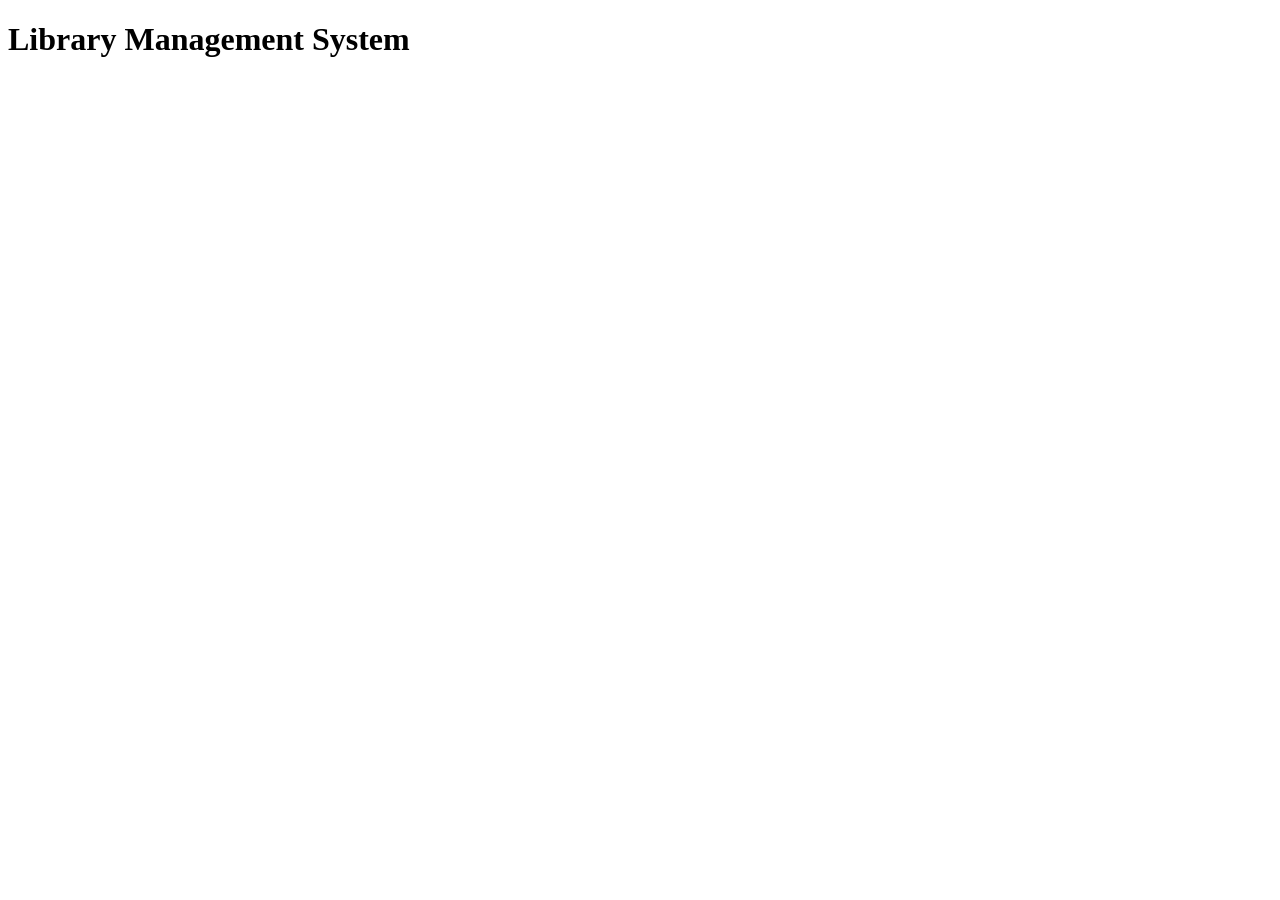
==== index.html @ 87beec25 "Initial Setup" ====
<!DOCTYPE html>
<html lang="en">
<head>
    <meta charset="UTF-8">
    <meta name="viewport" content="width=device-width, initial-scale=1.0">
    <title>OpenStacks</title>
    <link rel="stylesheet" href="style.css">
    <link rel="shortcut icon" href="images/favicon.ico" type="image/x-icon">
</head>
<body>
    <h1>Library Management System</h1>
</body>
</html>
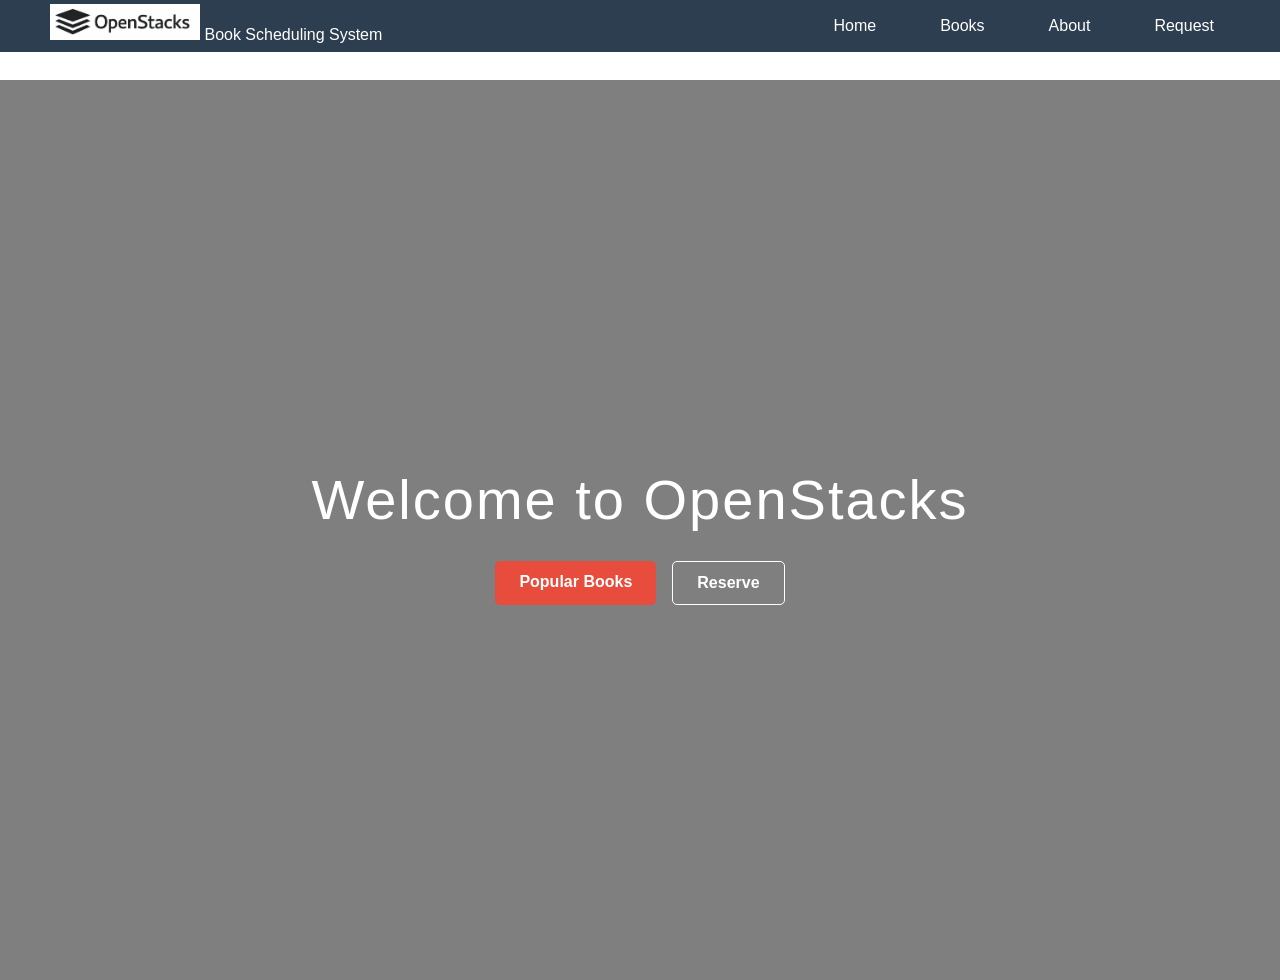
==== commit a4429f0d: "Structure" ====
--- a/index.html
+++ b/index.html
@@ -8,6 +8,32 @@
     <link rel="shortcut icon" href="images/favicon.ico" type="image/x-icon">
 </head>
 <body>
-    <h1>Library Management System</h1>
+      <header class="header">
+        <div class="container">
+            <nav class="navbar">
+                <div class="logo">
+                    <img src="images/openstacks-logo.jpeg" alt="OpenStacks" width="150px">
+                    <span class="tagline">Book Scheduling System</span>
+                </div>
+                <ul class="nav-links">
+                    <li><a href="/index.html">Home</a></li>
+                    <li><a href="books/books.html">Books</a></li>
+                    <li><a href="about/about.html">About</a></li>
+                    <li><a href="contact/contact.html">Request</a></li>
+                </ul>
+            </nav>
+        </div>
+    </header>
+    <main>
+        <section id="home" class="hero">
+            <div class="hero-content">
+                <h2>Welcome to OpenStacks</h2>
+                <div class="hero-buttons">
+                    <a href="#Popular" class="btn btn-primary">Popular Books</a>
+                    <a href="#Books" class="btn btn-secondary">Reserve</a>
+                </div>
+            </div>
+        </section>
+    </main>
 </body>
 </html>
--- a/style.css
+++ b/style.css
@@ -0,0 +1,122 @@
+*{
+    margin:0px;
+    padding: 0px;
+    box-sizing: border-box;
+}
+
+body{
+    font-family: Arial, Helvetica, sans-serif;
+    line-height: 1.6;
+    color: #333;
+}
+
+.container{
+    max-width: 1200px;
+    height: auto;
+    margin: 0 auto;
+    padding: 0 10px;
+
+}
+
+header{
+    background-color: #2c3e50;
+    color: white;
+    padding: 0.25rem 0;
+    position: fixed;
+    top: 0;
+    left: 0;
+    width: 100%;
+    z-index: 1000;
+}
+
+.navbar{
+    display: flex;
+    justify-content: space-between;
+    align-items: center;
+}
+
+.logo h1{
+    max-width: 150px;
+    width: 120px;
+    height: auto;
+}
+
+.logo tagline{
+    font-size: 0.9rem;
+    opacity: 0.8;
+}
+
+.nav-links{
+    display: flex;
+    list-style: none;
+    gap: 2rem;
+    /* justify-content: space-between; */
+    /* align-items: center; */
+}
+
+.nav-links a{
+    color: white;
+    text-decoration: none;
+    padding: 0.5rem 1rem;
+    border-radius: 4px;
+    transition: background-color 0.3s ease;
+}
+
+.nav-links a:hover{
+    background-color: rgb(255,255,255,0.1);
+}
+
+.hero{
+    height: 100vh;
+    background: linear-gradient(rgba(0,0,0,0.5),rgba(0,0,0,0.5)),url('') center/cover;
+    margin-top: 80px;   
+    display: flex;
+    align-items: center;
+    justify-content: center;
+    text-align: center;
+    color: white;
+}
+
+.hero-content h2{
+    font-size: 3.5rem;
+    margin-bottom: 1rem;
+    font-weight: 300;
+    letter-spacing: 2px;
+}
+
+.hero-buttons{
+    display: flex;
+    gap: 1rem;
+    justify-content: center;
+}
+
+.btn{
+    padding: 0.5rem 1.5rem;
+    text-decoration: none;
+    border-radius: 5px;
+    font-weight: bold;
+    transition: all 0.3s ease;
+    display: inline-block;
+}
+
+.btn-primary{
+    background-color: #e74c3c;  
+    color: white;
+}
+
+.btn-primary:hover{
+    background-color: #c0392b;
+    transform: translateY(-2px);
+}
+
+.btn-secondary{
+    background-color: transparent;
+    color: white;
+    border: 1.5px solid white;
+}
+
+.btn-secondary:hover{
+    background-color: white;
+    color:#2c3e50;
+    transform: translateY(-2px);
+}
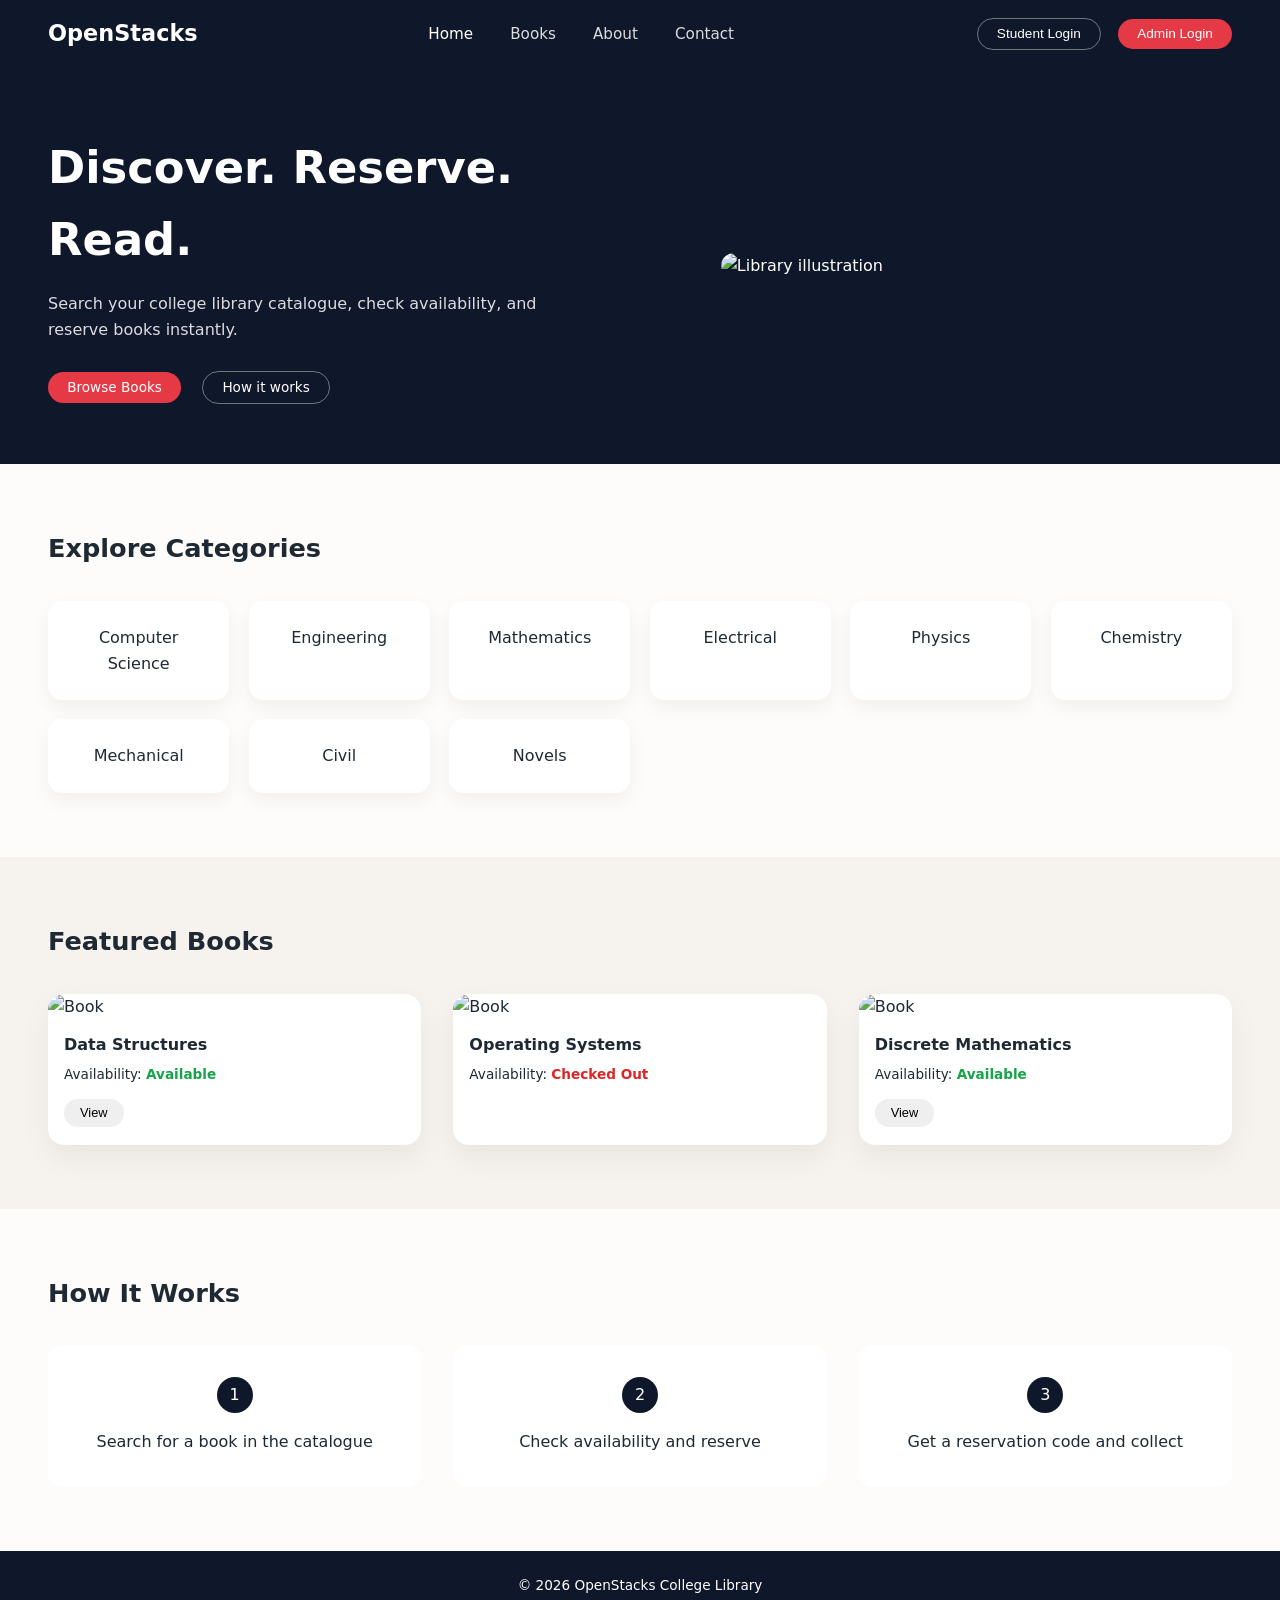
==== commit f4aecc4f: "Basic Layout" ====
--- a/index.html
+++ b/index.html
@@ -1,39 +1,109 @@
 <!DOCTYPE html>
 <html lang="en">
 <head>
-    <meta charset="UTF-8">
-    <meta name="viewport" content="width=device-width, initial-scale=1.0">
-    <title>OpenStacks</title>
-    <link rel="stylesheet" href="style.css">
-    <link rel="shortcut icon" href="images/favicon.ico" type="image/x-icon">
+  <meta charset="UTF-8" />
+  <meta name="viewport" content="width=device-width, initial-scale=1.0" />
+  <title>College Library</title>
+  <link rel="stylesheet" href="style.css" />
+  <link rel="shortcut icon" href="images/favicon.ico" type="image/x-icon">
 </head>
 <body>
-      <header class="header">
-        <div class="container">
-            <nav class="navbar">
-                <div class="logo">
-                    <img src="images/openstacks-logo.jpeg" alt="OpenStacks" width="150px">
-                    <span class="tagline">Book Scheduling System</span>
-                </div>
-                <ul class="nav-links">
-                    <li><a href="/index.html">Home</a></li>
-                    <li><a href="books/books.html">Books</a></li>
-                    <li><a href="about/about.html">About</a></li>
-                    <li><a href="contact/contact.html">Request</a></li>
-                </ul>
-            </nav>
-        </div>
-    </header>
-    <main>
-        <section id="home" class="hero">
-            <div class="hero-content">
-                <h2>Welcome to OpenStacks</h2>
-                <div class="hero-buttons">
-                    <a href="#Popular" class="btn btn-primary">Popular Books</a>
-                    <a href="#Books" class="btn btn-secondary">Reserve</a>
-                </div>
-            </div>
-        </section>
-    </main>
+  <!-- Header / Navbar -->
+  <header class="navbar">
+    <div class="logo">OpenStacks</div>
+    <nav>
+      <a href="index.html" class="active">Home</a>
+      <a href="books/books.html">Books</a>
+      <a href="about/about.html">About</a>
+      <a href="contact/contact.html">Contact</a>
+    </nav>
+    <div class="auth">
+      <button class="btn ghost">Student Login</button>
+      <button class="btn primary">Admin Login</button>
+    </div>
+  </header>
+
+  <!-- Hero Section -->
+  <section class="hero">
+    <div class="hero-text">
+      <h1>Discover. Reserve. Read.</h1>
+      <p>
+        Search your college library catalogue, check availability, and reserve
+        books instantly.
+      </p>
+      <div class="hero-actions">
+        <a href="books/books.html" class="btn primary">Browse Books</a>
+        <a href="#how" class="btn ghost">How it works</a>
+      </div>
+    </div>
+    <div class="hero-image">
+      <img src="images/library-hero.jpg" alt="Library illustration" />
+    </div>
+  </section>
+
+  <!-- Categories -->
+  <section class="categories">
+    <h2>Explore Categories</h2>
+    <div class="category-grid">
+      <div class="category-card">Computer Science</div>
+      <div class="category-card">Engineering</div>
+      <div class="category-card">Mathematics</div>
+      <div class="category-card">Electrical</div>
+      <div class="category-card">Physics</div>
+      <div class="category-card">Chemistry</div>
+      <div class="category-card">Mechanical</div>
+      <div class="category-card">Civil</div>
+      <div class="category-card">Novels</div>
+    </div>
+  </section>
+
+  <!-- Featured Books -->
+  <section class="featured">
+    <h2>Featured Books</h2>
+    <div class="book-grid">
+      <div class="book-card">
+        <img src="images/book1.jpg" alt="Book" />
+        <h3>Data Structures</h3>
+        <p>Availability: <span class="available">Available</span></p>
+        <button class="btn small">View</button>
+      </div>
+      <div class="book-card">
+        <img src="images/book2.jpg" alt="Book" />
+        <h3>Operating Systems</h3>
+        <p>Availability: <span class="unavailable">Checked Out</span></p>
+        <button class="btn small ghost">View</button>
+      </div>
+      <div class="book-card">
+        <img src="images/book3.jpg" alt="Book" />
+        <h3>Discrete Mathematics</h3>
+        <p>Availability: <span class="available">Available</span></p>
+        <button class="btn small">View</button>
+      </div>
+    </div>
+  </section>
+
+  <!-- How It Works -->
+  <section class="how" id="how">
+    <h2>How It Works</h2>
+    <div class="steps">
+      <div class="step">
+        <span>1</span>
+        <p>Search for a book in the catalogue</p>
+      </div>
+      <div class="step">
+        <span>2</span>
+        <p>Check availability and reserve</p>
+      </div>
+      <div class="step">
+        <span>3</span>
+        <p>Get a reservation code and collect</p>
+      </div>
+    </div>
+  </section>
+
+  <!-- Footer -->
+  <footer class="footer">
+    <p>© 2026 OpenStacks College Library</p>
+  </footer>
 </body>
-</html>+</html>
--- a/style.css
+++ b/style.css
@@ -1,122 +1,233 @@
-*{
-    margin:0px;
-    padding: 0px;
-    box-sizing: border-box;
-}
-
-body{
-    font-family: Arial, Helvetica, sans-serif;
-    line-height: 1.6;
-    color: #333;
-}
-
-.container{
-    max-width: 1200px;
-    height: auto;
-    margin: 0 auto;
-    padding: 0 10px;
-
-}
-
-header{
-    background-color: #2c3e50;
-    color: white;
-    padding: 0.25rem 0;
-    position: fixed;
-    top: 0;
-    left: 0;
-    width: 100%;
-    z-index: 1000;
-}
-
-.navbar{
-    display: flex;
-    justify-content: space-between;
-    align-items: center;
-}
-
-.logo h1{
-    max-width: 150px;
-    width: 120px;
-    height: auto;
-}
-
-.logo tagline{
-    font-size: 0.9rem;
-    opacity: 0.8;
-}
-
-.nav-links{
-    display: flex;
-    list-style: none;
-    gap: 2rem;
-    /* justify-content: space-between; */
-    /* align-items: center; */
-}
-
-.nav-links a{
-    color: white;
-    text-decoration: none;
-    padding: 0.5rem 1rem;
-    border-radius: 4px;
-    transition: background-color 0.3s ease;
-}
-
-.nav-links a:hover{
-    background-color: rgb(255,255,255,0.1);
-}
-
-.hero{
-    height: 100vh;
-    background: linear-gradient(rgba(0,0,0,0.5),rgba(0,0,0,0.5)),url('') center/cover;
-    margin-top: 80px;   
-    display: flex;
-    align-items: center;
-    justify-content: center;
-    text-align: center;
-    color: white;
-}
-
-.hero-content h2{
-    font-size: 3.5rem;
-    margin-bottom: 1rem;
-    font-weight: 300;
-    letter-spacing: 2px;
-}
-
-.hero-buttons{
-    display: flex;
-    gap: 1rem;
-    justify-content: center;
-}
-
-.btn{
-    padding: 0.5rem 1.5rem;
-    text-decoration: none;
-    border-radius: 5px;
-    font-weight: bold;
-    transition: all 0.3s ease;
-    display: inline-block;
-}
-
-.btn-primary{
-    background-color: #e74c3c;  
-    color: white;
-}
-
-.btn-primary:hover{
-    background-color: #c0392b;
-    transform: translateY(-2px);
-}
-
-.btn-secondary{
-    background-color: transparent;
-    color: white;
-    border: 1.5px solid white;
-}
-
-.btn-secondary:hover{
-    background-color: white;
-    color:#2c3e50;
-    transform: translateY(-2px);
+/* Reset */
+* {
+  margin: 0;
+  padding: 0;
+  box-sizing: border-box;
+}
+
+body {
+  font-family: 'Inter', system-ui, -apple-system, BlinkMacSystemFont, sans-serif;
+  background-color: #f6f3ef;
+  color: #1f2933;
+  line-height: 1.6;
+}
+
+a {
+  text-decoration: none;
+  color: inherit;
+}
+
+/* Navbar */
+.navbar {
+  background: #0f172a;
+  color: #fff;
+  padding: 1rem 3rem;
+  display: flex;
+  align-items: center;
+  justify-content: space-between;
+}
+
+.logo {
+  font-size: 1.4rem;
+  font-weight: 700;
+}
+
+.navbar nav a {
+  margin: 0 1rem;
+  font-size: 0.95rem;
+  opacity: 0.85;
+}
+
+.navbar nav a.active,
+.navbar nav a:hover {
+  opacity: 1;
+}
+
+.auth .btn {
+  margin-left: 0.75rem;
+}
+
+/* Buttons */
+.btn {
+  border-radius: 999px;
+  padding: 0.45rem 1.2rem;
+  border: none;
+  font-size: 0.85rem;
+  cursor: pointer;
+}
+
+.btn.primary {
+  background: #e63946;
+  color: #fff;
+}
+
+.btn.ghost {
+  background: transparent;
+  border: 1px solid rgba(255, 255, 255, 0.4);
+  color: #fff;
+}
+
+.btn.small {
+  padding: 0.4rem 1rem;
+  font-size: 0.8rem;
+}
+
+/* Hero */
+.hero {
+  background: #0f172a;
+  color: #fff;
+  padding: 4rem 3rem;
+  display: grid;
+  grid-template-columns: 1.1fr 0.9fr;
+  gap: 3rem;
+  align-items: center;
+}
+
+.hero-text h1 {
+  font-size: 2.8rem;
+  font-weight: 700;
+  margin-bottom: 1rem;
+}
+
+.hero-text p {
+  opacity: 0.85;
+  max-width: 500px;
+}
+
+.hero-actions {
+  margin-top: 2rem;
+}
+
+.hero-actions .btn {
+  margin-right: 1rem;
+}
+
+.hero-image img {
+  width: 100%;
+  border-radius: 16px;
+  object-fit: cover;
+}
+
+/* Categories */
+.categories {
+  padding: 4rem 3rem;
+  background: #fdfcfb;
+}
+
+.categories h2 {
+  font-size: 1.6rem;
+  margin-bottom: 2rem;
+}
+
+.category-grid {
+  display: grid;
+  grid-template-columns: repeat(auto-fit, minmax(180px, 1fr));
+  gap: 1.2rem;
+}
+
+.category-card {
+  background: #fff;
+  border-radius: 14px;
+  padding: 1.5rem;
+  text-align: center;
+  font-weight: 500;
+  box-shadow: 0 8px 20px rgba(0, 0, 0, 0.05);
+}
+
+/* Featured Books */
+.featured {
+  padding: 4rem 3rem;
+}
+
+.featured h2 {
+  font-size: 1.6rem;
+  margin-bottom: 2rem;
+}
+
+.book-grid {
+  display: grid;
+  grid-template-columns: repeat(auto-fit, minmax(200px, 1fr));
+  gap: 2rem;
+}
+
+.book-card {
+  background: #fff;
+  border-radius: 16px;
+  overflow: hidden;
+  box-shadow: 0 12px 30px rgba(0, 0, 0, 0.06);
+  padding-bottom: 1rem;
+}
+
+.book-card img {
+  width: 100%;
+  height: 260px;
+  object-fit: cover;
+}
+
+.book-card h3 {
+  font-size: 1rem;
+  margin: 0.8rem 1rem 0.4rem;
+}
+
+.book-card p {
+  font-size: 0.85rem;
+  margin: 0 1rem 0.8rem;
+}
+
+.available {
+  color: #16a34a;
+  font-weight: 600;
+}
+
+.unavailable {
+  color: #dc2626;
+  font-weight: 600;
+}
+
+.book-card .btn {
+  margin-left: 1rem;
+}
+
+/* How it works */
+.how {
+  background: #fdfcfb;
+  padding: 4rem 3rem;
+}
+
+.how h2 {
+  font-size: 1.6rem;
+  margin-bottom: 2rem;
+}
+
+.steps {
+  display: grid;
+  grid-template-columns: repeat(auto-fit, minmax(200px, 1fr));
+  gap: 2rem;
+}
+
+.step {
+  background: #fff;
+  padding: 2rem;
+  border-radius: 14px;
+  text-align: center;
+}
+
+.step span {
+  display: inline-block;
+  background: #0f172a;
+  color: #fff;
+  width: 36px;
+  height: 36px;
+  border-radius: 50%;
+  line-height: 36px;
+  margin-bottom: 1rem;
+}
+
+/* Footer */
+.footer {
+  background: #0f172a;
+  color: #fff;
+  text-align: center;
+  padding: 1.5rem;
+  font-size: 0.85rem;
 }
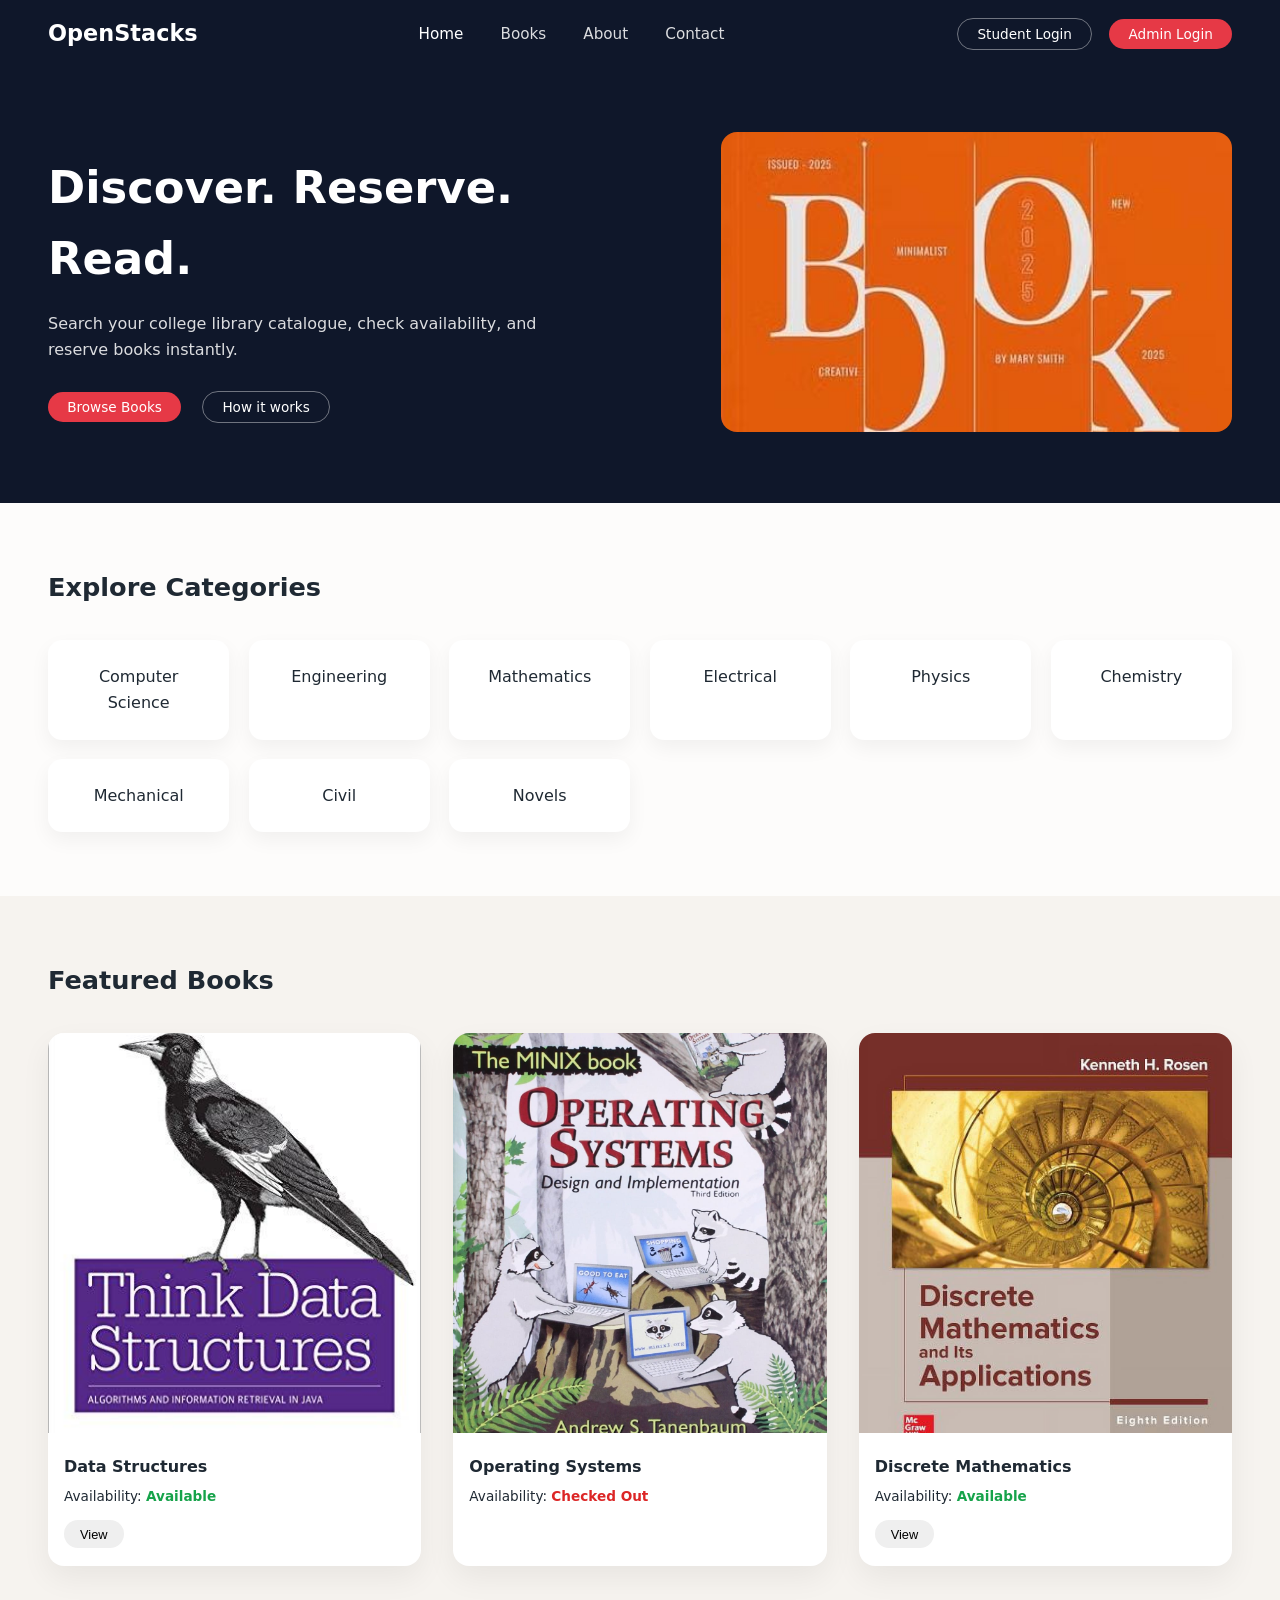
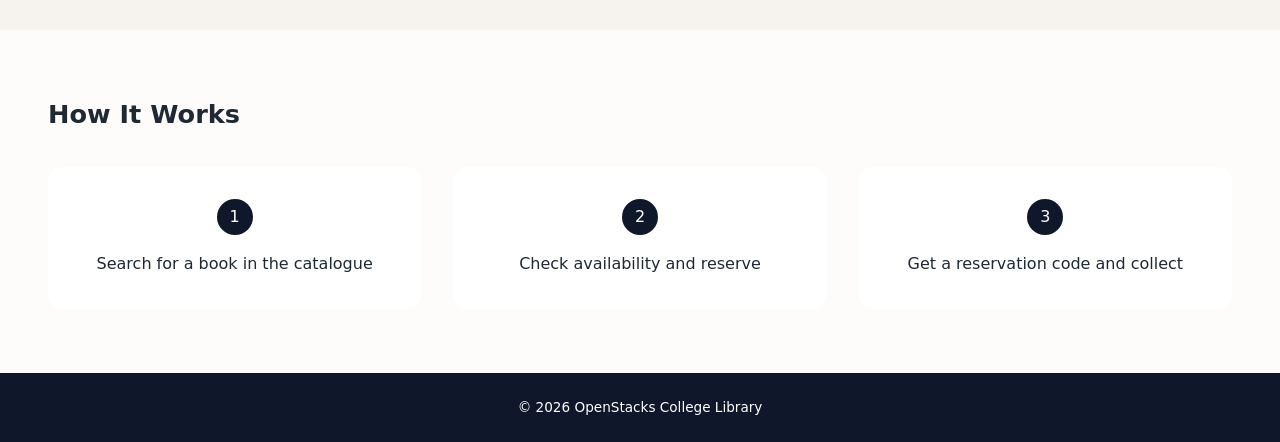
==== commit f9de5109: "Basic Routing done" ====
--- a/index.html
+++ b/index.html
@@ -3,7 +3,7 @@
 <head>
   <meta charset="UTF-8" />
   <meta name="viewport" content="width=device-width, initial-scale=1.0" />
-  <title>College Library</title>
+  <title>OpenStacks</title>
   <link rel="stylesheet" href="style.css" />
   <link rel="shortcut icon" href="images/favicon.ico" type="image/x-icon">
 </head>
@@ -18,8 +18,8 @@
       <a href="contact/contact.html">Contact</a>
     </nav>
     <div class="auth">
-      <button class="btn ghost">Student Login</button>
-      <button class="btn primary">Admin Login</button>
+      <a href="Login/student-login.html" class="btn ghost">Student Login</a>
+      <a href="Login/admin-login.html" class="btn primary">Admin Login</a>
     </div>
   </header>
 
@@ -37,7 +37,7 @@
       </div>
     </div>
     <div class="hero-image">
-      <img src="images/library-hero.jpg" alt="Library illustration" />
+      <img src="images/library-hero.jpeg" alt="Library illustration"  height= "300px"/>
     </div>
   </section>
 
@@ -62,19 +62,19 @@
     <h2>Featured Books</h2>
     <div class="book-grid">
       <div class="book-card">
-        <img src="images/book1.jpg" alt="Book" />
+        <img src="images/book1.jpeg" alt="Book" />
         <h3>Data Structures</h3>
         <p>Availability: <span class="available">Available</span></p>
         <button class="btn small">View</button>
       </div>
       <div class="book-card">
-        <img src="images/book2.jpg" alt="Book" />
+        <img src="images/book2.jpeg" alt="Book" />
         <h3>Operating Systems</h3>
         <p>Availability: <span class="unavailable">Checked Out</span></p>
         <button class="btn small ghost">View</button>
       </div>
       <div class="book-card">
-        <img src="images/book3.jpg" alt="Book" />
+        <img src="images/book3.jpeg" alt="Book" />
         <h3>Discrete Mathematics</h3>
         <p>Availability: <span class="available">Available</span></p>
         <button class="btn small">View</button>
--- a/style.css
+++ b/style.css
@@ -1,9 +1,18 @@
-/* Reset */
 * {
   margin: 0;
   padding: 0;
   box-sizing: border-box;
 }
+
+html, body {
+  height: 100%;
+}
+
+body {
+  display: flex;
+  flex-direction: column;
+}
+
 
 body {
   font-family: 'Inter', system-ui, -apple-system, BlinkMacSystemFont, sans-serif;
@@ -160,7 +169,7 @@
 
 .book-card img {
   width: 100%;
-  height: 260px;
+  height: 400px;
   object-fit: cover;
 }
 
